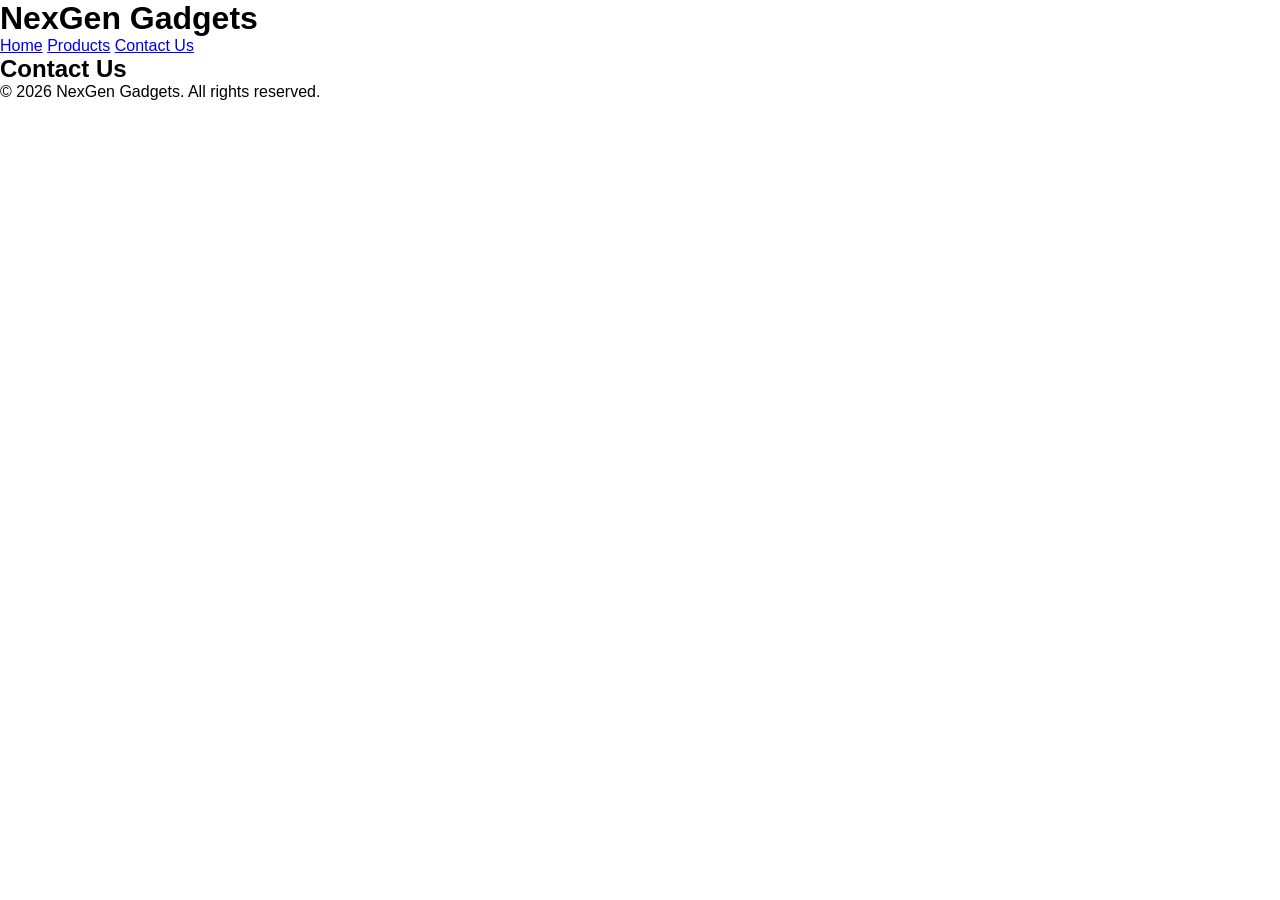
==== contact.html @ 125429f7 "Initial commit: basic HTML skeleton for 3 pages" ====
<!DOCTYPE html>
<html lang="en">
<head>
    <meta charset="UTF-8">
    <meta name="viewport" content="width=device-width, initial-scale=1.0">
    <title>NexGen Gadgets - Contact Us</title>
    <link rel="stylesheet" href="style.css">
</head>
<body>
<!-- Md. Asiquzzaman, ID: 2220772 -->

    <header>
        <h1>NexGen Gadgets</h1>
    </header>

    <nav>
        <a href="index.html">Home</a>
        <a href="products.html">Products</a>
        <a href="contact.html">Contact Us</a>
    </nav>

    <main>
        <h2>Contact Us</h2>
    </main>

    <footer>
        <p>&copy; 2026 NexGen Gadgets. All rights reserved.</p>
    </footer>

</body>
</html>
---- style.css ----
/* NexGen Gadgets - Main Stylesheet */

* {
    margin: 0;
    padding: 0;
    box-sizing: border-box;
}

body {
    font-family: Arial, sans-serif;
}
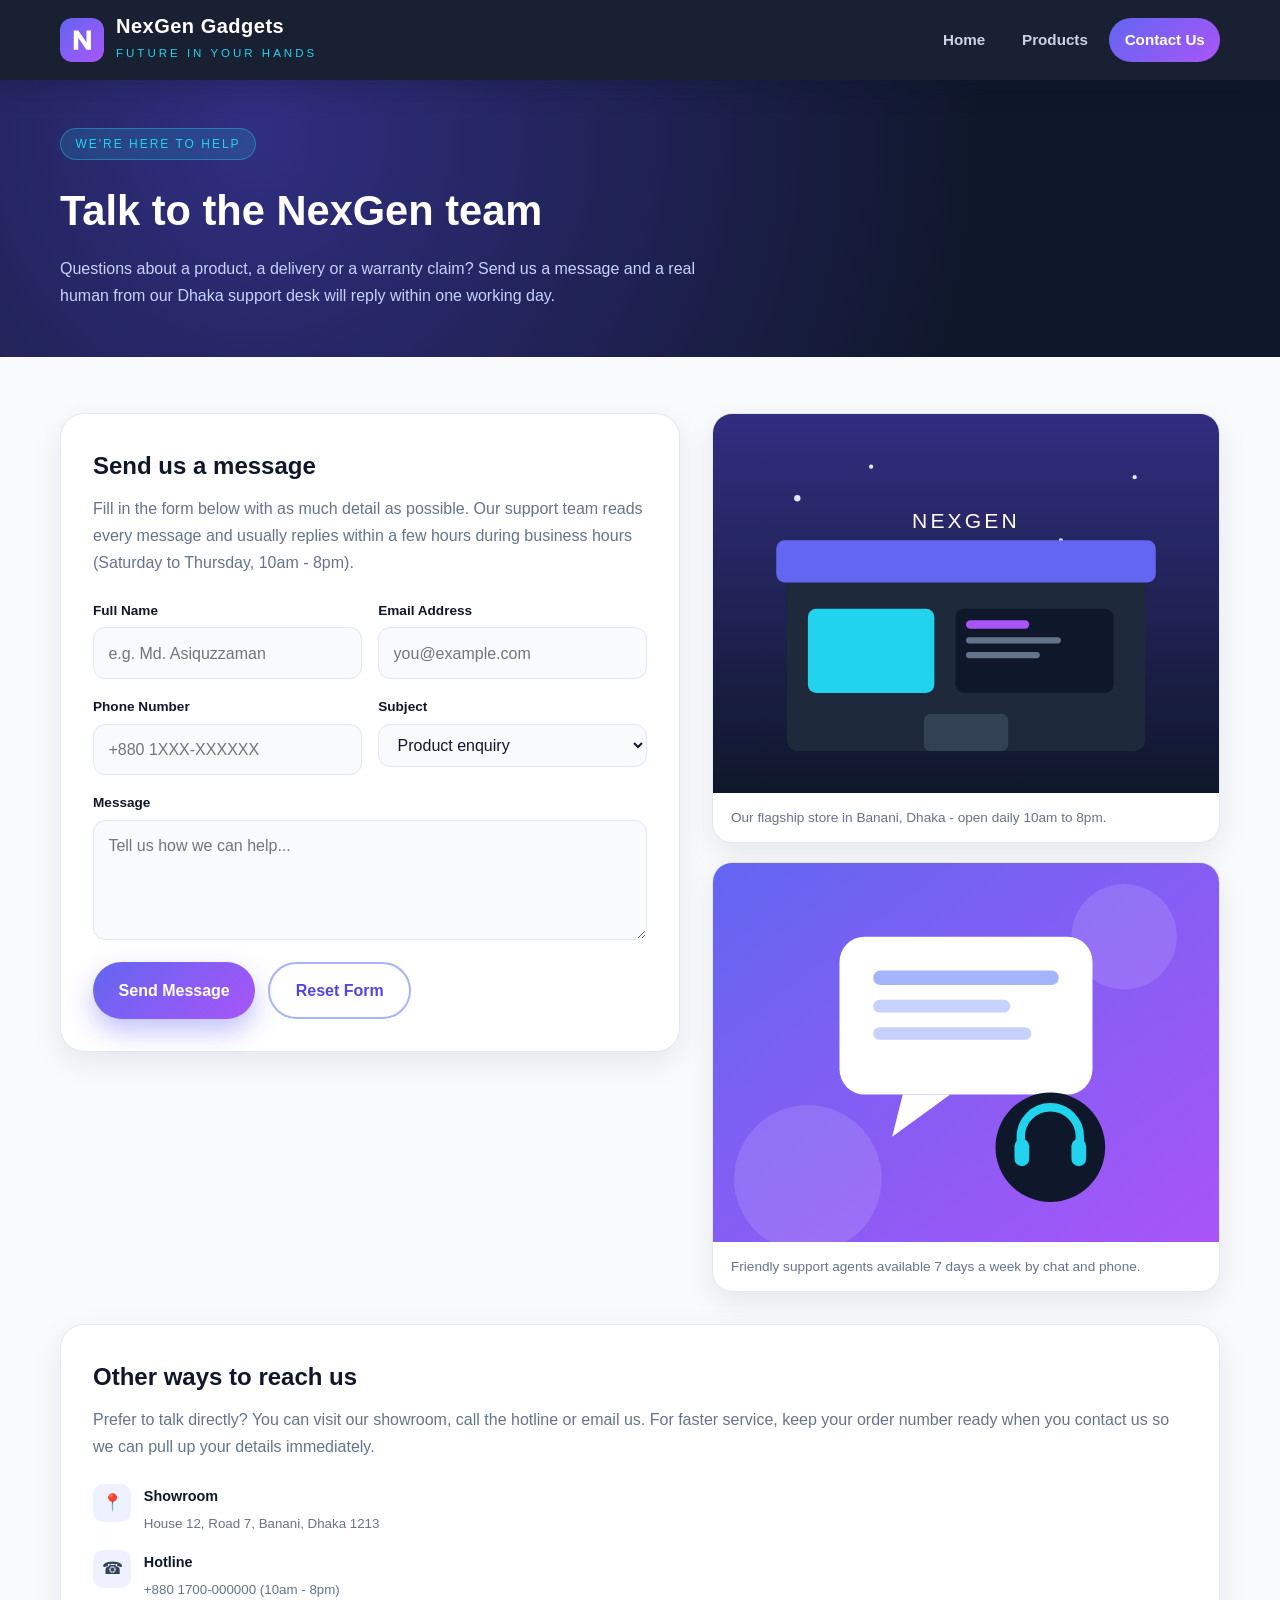
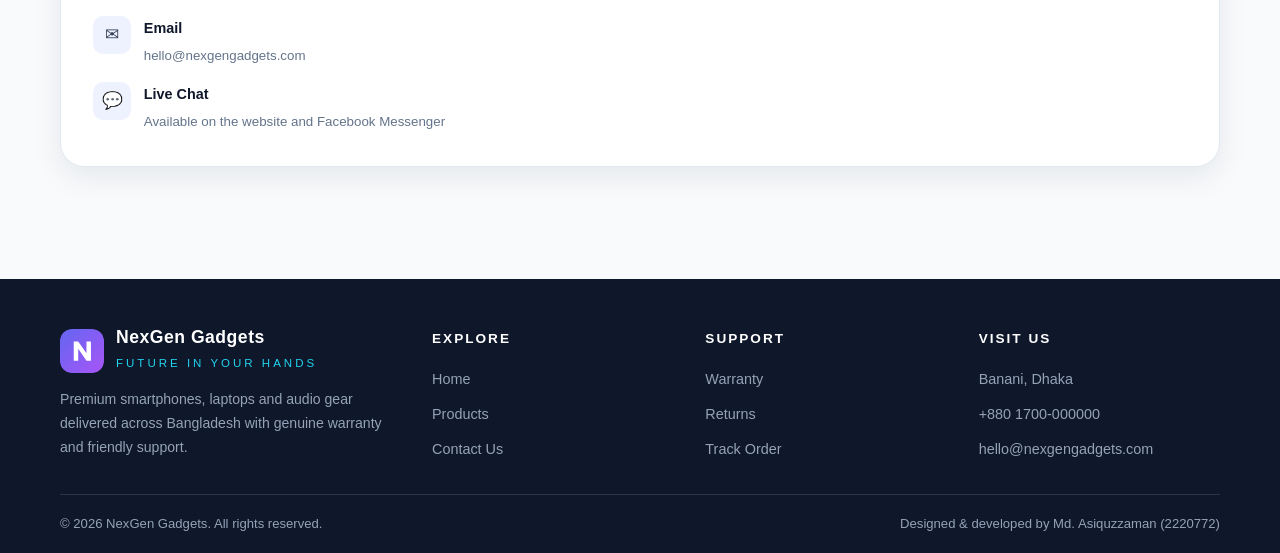
==== commit 57a7bc2f: "Build contact page with validated message form and two support images" ====
--- a/contact.html
+++ b/contact.html
@@ -3,29 +3,183 @@
 <head>
     <meta charset="UTF-8">
     <meta name="viewport" content="width=device-width, initial-scale=1.0">
+    <meta name="description" content="Contact NexGen Gadgets for product advice, warranty support, order tracking and partnership enquiries.">
     <title>NexGen Gadgets - Contact Us</title>
     <link rel="stylesheet" href="style.css">
 </head>
 <body>
 <!-- Md. Asiquzzaman, ID: 2220772 -->
 
-    <header>
-        <h1>NexGen Gadgets</h1>
+    <header class="site-header">
+        <div class="container header-inner">
+            <a class="brand" href="index.html">
+                <img src="images/logo.svg" alt="NexGen Gadgets logo">
+                <div class="brand-text">
+                    <h1>NexGen Gadgets</h1>
+                    <span>Future In Your Hands</span>
+                </div>
+            </a>
+            <nav class="navbar" aria-label="Main navigation">
+                <ul>
+                    <li><a href="index.html">Home</a></li>
+                    <li><a href="products.html">Products</a></li>
+                    <li><a class="active" href="contact.html">Contact Us</a></li>
+                </ul>
+            </nav>
+        </div>
     </header>
 
-    <nav>
-        <a href="index.html">Home</a>
-        <a href="products.html">Products</a>
-        <a href="contact.html">Contact Us</a>
-    </nav>
+    <main>
+        <section class="page-banner">
+            <div class="container">
+                <span class="pill">We're Here To Help</span>
+                <h2>Talk to the NexGen team</h2>
+                <p>
+                    Questions about a product, a delivery or a warranty claim? Send us a message
+                    and a real human from our Dhaka support desk will reply within one working day.
+                </p>
+            </div>
+        </section>
 
-    <main>
-        <h2>Contact Us</h2>
+        <section class="container section">
+            <div class="contact-layout">
+                <div class="contact-card">
+                    <h2>Send us a message</h2>
+                    <p>
+                        Fill in the form below with as much detail as possible. Our support team
+                        reads every message and usually replies within a few hours during business
+                        hours (Saturday to Thursday, 10am - 8pm).
+                    </p>
+                    <form class="form-grid" novalidate>
+                        <div class="field">
+                            <label for="name">Full Name</label>
+                            <input type="text" id="name" name="name" placeholder="e.g. Md. Asiquzzaman" required>
+                        </div>
+                        <div class="field">
+                            <label for="email">Email Address</label>
+                            <input type="email" id="email" name="email" placeholder="you@example.com" required>
+                        </div>
+                        <div class="field">
+                            <label for="phone">Phone Number</label>
+                            <input type="tel" id="phone" name="phone" placeholder="+880 1XXX-XXXXXX">
+                        </div>
+                        <div class="field">
+                            <label for="subject">Subject</label>
+                            <select id="subject" name="subject">
+                                <option value="product">Product enquiry</option>
+                                <option value="order">Order &amp; delivery</option>
+                                <option value="warranty">Warranty claim</option>
+                                <option value="partnership">Business partnership</option>
+                            </select>
+                        </div>
+                        <div class="field full">
+                            <label for="message">Message</label>
+                            <textarea id="message" name="message" placeholder="Tell us how we can help..." required></textarea>
+                        </div>
+                        <div class="form-actions">
+                            <button type="button" class="btn btn-primary" onclick="sendMessage()">Send Message</button>
+                            <button type="button" class="btn btn-outline" onclick="resetForm()">Reset Form</button>
+                        </div>
+                    </form>
+                </div>
+
+                <div class="contact-media">
+                    <figure>
+                        <img src="images/contact-store.svg" alt="NexGen Gadgets flagship storefront at night">
+                        <figcaption>Our flagship store in Banani, Dhaka - open daily 10am to 8pm.</figcaption>
+                    </figure>
+                    <figure>
+                        <img src="images/contact-support.svg" alt="NexGen customer support agent ready to chat">
+                        <figcaption>Friendly support agents available 7 days a week by chat and phone.</figcaption>
+                    </figure>
+                </div>
+            </div>
+
+            <div class="contact-card" style="margin-top: 2rem;">
+                <h2>Other ways to reach us</h2>
+                <p>
+                    Prefer to talk directly? You can visit our showroom, call the hotline or email
+                    us. For faster service, keep your order number ready when you contact us so we
+                    can pull up your details immediately.
+                </p>
+                <ul class="info-list">
+                    <li>
+                        <span class="ico" aria-hidden="true">&#128205;</span>
+                        <div>
+                            <strong>Showroom</strong>
+                            <small>House 12, Road 7, Banani, Dhaka 1213</small>
+                        </div>
+                    </li>
+                    <li>
+                        <span class="ico" aria-hidden="true">&#9742;</span>
+                        <div>
+                            <strong>Hotline</strong>
+                            <small>+880 1700-000000 (10am - 8pm)</small>
+                        </div>
+                    </li>
+                    <li>
+                        <span class="ico" aria-hidden="true">&#9993;</span>
+                        <div>
+                            <strong>Email</strong>
+                            <small>hello@nexgengadgets.com</small>
+                        </div>
+                    </li>
+                    <li>
+                        <span class="ico" aria-hidden="true">&#128172;</span>
+                        <div>
+                            <strong>Live Chat</strong>
+                            <small>Available on the website and Facebook Messenger</small>
+                        </div>
+                    </li>
+                </ul>
+            </div>
+        </section>
     </main>
 
-    <footer>
-        <p>&copy; 2026 NexGen Gadgets. All rights reserved.</p>
+    <footer class="site-footer">
+        <div class="container footer-inner">
+            <div class="footer-brand">
+                <a class="brand" href="index.html">
+                    <img src="images/logo.svg" alt="NexGen Gadgets logo">
+                    <div class="brand-text">
+                        <h1>NexGen Gadgets</h1>
+                        <span>Future In Your Hands</span>
+                    </div>
+                </a>
+                <p>Premium smartphones, laptops and audio gear delivered across Bangladesh with genuine warranty and friendly support.</p>
+            </div>
+            <div class="footer-col">
+                <h4>Explore</h4>
+                <ul>
+                    <li><a href="index.html">Home</a></li>
+                    <li><a href="products.html">Products</a></li>
+                    <li><a href="contact.html">Contact Us</a></li>
+                </ul>
+            </div>
+            <div class="footer-col">
+                <h4>Support</h4>
+                <ul>
+                    <li><a href="contact.html">Warranty</a></li>
+                    <li><a href="contact.html">Returns</a></li>
+                    <li><a href="contact.html">Track Order</a></li>
+                </ul>
+            </div>
+            <div class="footer-col">
+                <h4>Visit Us</h4>
+                <ul>
+                    <li><a href="contact.html">Banani, Dhaka</a></li>
+                    <li><a href="contact.html">+880 1700-000000</a></li>
+                    <li><a href="contact.html">hello@nexgengadgets.com</a></li>
+                </ul>
+            </div>
+        </div>
+        <div class="container footer-bottom">
+            <span>&copy; 2026 NexGen Gadgets. All rights reserved.</span>
+            <span>Designed &amp; developed by Md. Asiquzzaman (2220772)</span>
+        </div>
     </footer>
 
+    <div id="toast" class="toast" role="status" aria-live="polite"></div>
+    <script src="script.js"></script>
 </body>
 </html>
--- a/style.css
+++ b/style.css
@@ -1,4 +1,26 @@
-/* NexGen Gadgets - Main Stylesheet */
+/* ===========================================================
+   NexGen Gadgets - Main Stylesheet
+   Author: Md. Asiquzzaman (ID: 2220772)
+   =========================================================== */
+
+:root {
+    --brand: #6366f1;
+    --brand-dark: #4f46e5;
+    --brand-light: #a5b4fc;
+    --accent: #22d3ee;
+    --violet: #a855f7;
+    --ink: #0f172a;
+    --ink-soft: #334155;
+    --muted: #64748b;
+    --bg: #f8fafc;
+    --surface: #ffffff;
+    --line: #e2e8f0;
+    --success: #10b981;
+    --radius: 16px;
+    --shadow: 0 10px 30px rgba(15, 23, 42, 0.08);
+    --shadow-lg: 0 24px 60px rgba(15, 23, 42, 0.16);
+    --max: 1160px;
+}
 
 * {
     margin: 0;
@@ -6,6 +28,848 @@
     box-sizing: border-box;
 }
 
+html {
+    scroll-behavior: smooth;
+}
+
 body {
-    font-family: Arial, sans-serif;
-}
+    font-family: "Segoe UI", Arial, Helvetica, sans-serif;
+    color: var(--ink-soft);
+    background: var(--bg);
+    line-height: 1.7;
+    min-height: 100vh;
+    display: flex;
+    flex-direction: column;
+}
+
+img {
+    max-width: 100%;
+    display: block;
+}
+
+a {
+    color: inherit;
+    text-decoration: none;
+}
+
+main {
+    flex: 1;
+}
+
+.container {
+    width: min(100% - 2.5rem, var(--max));
+    margin-inline: auto;
+}
+
+/* ---------- Header ---------- */
+.site-header {
+    background: rgba(15, 23, 42, 0.96);
+    color: #ffffff;
+    position: sticky;
+    top: 0;
+    z-index: 50;
+    backdrop-filter: blur(8px);
+    box-shadow: 0 6px 24px rgba(15, 23, 42, 0.25);
+}
+
+.header-inner {
+    display: flex;
+    align-items: center;
+    justify-content: space-between;
+    gap: 1rem;
+    padding: 0.9rem 0;
+    flex-wrap: wrap;
+}
+
+.brand {
+    display: flex;
+    align-items: center;
+    gap: 0.75rem;
+}
+
+.brand img {
+    width: 44px;
+    height: 44px;
+    border-radius: 12px;
+}
+
+.brand-text h1 {
+    font-size: 1.25rem;
+    letter-spacing: 0.5px;
+    line-height: 1.2;
+    color: #ffffff;
+}
+
+.brand-text span {
+    font-size: 0.72rem;
+    letter-spacing: 3px;
+    text-transform: uppercase;
+    color: var(--accent);
+}
+
+/* ---------- Navigation bar (with hover effect) ---------- */
+.navbar ul {
+    list-style: none;
+    display: flex;
+    align-items: center;
+    gap: 0.4rem;
+}
+
+.navbar a {
+    position: relative;
+    display: inline-block;
+    padding: 0.55rem 0.95rem;
+    border-radius: 999px;
+    font-weight: 600;
+    font-size: 0.95rem;
+    color: #cbd5e1;
+    transition: color 0.25s ease, background-color 0.25s ease;
+}
+
+.navbar a::after {
+    content: "";
+    position: absolute;
+    left: 0.95rem;
+    right: 0.95rem;
+    bottom: 0.3rem;
+    height: 2px;
+    background: linear-gradient(90deg, var(--accent), var(--violet));
+    transform: scaleX(0);
+    transform-origin: left;
+    transition: transform 0.28s ease;
+}
+
+.navbar a:hover,
+.navbar a:focus-visible {
+    color: #ffffff;
+    background: rgba(99, 102, 241, 0.22);
+}
+
+.navbar a:hover::after,
+.navbar a:focus-visible::after {
+    transform: scaleX(1);
+}
+
+.navbar a.active {
+    color: #ffffff;
+    background: linear-gradient(135deg, var(--brand), var(--violet));
+}
+
+.navbar a.active::after {
+    display: none;
+}
+
+/* ---------- Buttons ---------- */
+.btn {
+    display: inline-flex;
+    align-items: center;
+    justify-content: center;
+    gap: 0.5rem;
+    border: none;
+    cursor: pointer;
+    font: inherit;
+    font-weight: 700;
+    padding: 0.8rem 1.6rem;
+    border-radius: 999px;
+    transition: transform 0.2s ease, box-shadow 0.25s ease, background 0.25s ease;
+}
+
+.btn:hover {
+    transform: translateY(-2px);
+}
+
+.btn:active {
+    transform: translateY(0);
+}
+
+.btn-primary {
+    background: linear-gradient(135deg, var(--brand), var(--violet));
+    color: #ffffff;
+    box-shadow: 0 12px 26px rgba(99, 102, 241, 0.4);
+}
+
+.btn-primary:hover {
+    box-shadow: 0 18px 34px rgba(168, 85, 247, 0.45);
+}
+
+.btn-outline {
+    background: transparent;
+    color: var(--brand-dark);
+    border: 2px solid var(--brand-light);
+}
+
+.btn-outline:hover {
+    background: var(--brand);
+    color: #ffffff;
+    border-color: var(--brand);
+}
+
+.btn-add {
+    width: 100%;
+    background: var(--ink);
+    color: #ffffff;
+    padding: 0.7rem 1rem;
+    border-radius: 12px;
+}
+
+.btn-add:hover {
+    background: linear-gradient(135deg, var(--brand), var(--violet));
+}
+
+/* ---------- Hero (display: flex) ---------- */
+.hero {
+    display: flex;
+    align-items: center;
+    justify-content: space-between;
+    gap: 3rem;
+    padding: 4.5rem 0 3.5rem;
+    flex-wrap: wrap;
+}
+
+.hero-text {
+    flex: 1 1 420px;
+}
+
+.hero-text .eyebrow {
+    display: inline-block;
+    font-size: 0.78rem;
+    font-weight: 700;
+    letter-spacing: 3px;
+    text-transform: uppercase;
+    color: var(--brand-dark);
+    background: #eef2ff;
+    padding: 0.35rem 0.9rem;
+    border-radius: 999px;
+    margin-bottom: 1rem;
+}
+
+.hero-text h2 {
+    font-size: clamp(2rem, 4vw, 3.1rem);
+    color: var(--ink);
+    line-height: 1.15;
+    margin-bottom: 1rem;
+}
+
+.hero-text h2 span {
+    background: linear-gradient(135deg, var(--brand), var(--violet));
+    -webkit-background-clip: text;
+    background-clip: text;
+    color: transparent;
+}
+
+.hero-text p {
+    margin-bottom: 1rem;
+    color: var(--muted);
+    font-size: 1.02rem;
+}
+
+.hero-actions {
+    display: flex;
+    flex-wrap: wrap;
+    gap: 0.9rem;
+    margin-top: 1.6rem;
+}
+
+.hero-media {
+    flex: 1 1 360px;
+    position: relative;
+}
+
+.hero-media img {
+    width: 100%;
+    border-radius: 24px;
+    box-shadow: var(--shadow-lg);
+}
+
+.hero-badge {
+    position: absolute;
+    bottom: -18px;
+    left: -18px;
+    background: var(--surface);
+    border-radius: 16px;
+    padding: 0.8rem 1.1rem;
+    box-shadow: var(--shadow);
+    display: flex;
+    align-items: center;
+    gap: 0.6rem;
+}
+
+.hero-badge strong {
+    color: var(--ink);
+    font-size: 1.1rem;
+}
+
+.hero-badge small {
+    display: block;
+    color: var(--muted);
+    font-size: 0.72rem;
+}
+
+.dot {
+    width: 10px;
+    height: 10px;
+    border-radius: 50%;
+    background: var(--success);
+    box-shadow: 0 0 0 4px rgba(16, 185, 129, 0.2);
+}
+
+/* ---------- Sections ---------- */
+.section {
+    padding: 3.5rem 0;
+}
+
+.section-head {
+    max-width: 680px;
+    margin: 0 auto 2.5rem;
+    text-align: center;
+}
+
+.section-head h2 {
+    font-size: clamp(1.6rem, 3vw, 2.2rem);
+    color: var(--ink);
+    margin-bottom: 0.6rem;
+}
+
+.section-head p {
+    color: var(--muted);
+}
+
+/* ---------- Feature cards (display: flex) ---------- */
+.feature-row {
+    display: flex;
+    gap: 1.5rem;
+    flex-wrap: wrap;
+}
+
+.feature-card {
+    flex: 1 1 280px;
+    background: var(--surface);
+    border: 1px solid var(--line);
+    border-radius: var(--radius);
+    padding: 1.8rem;
+    box-shadow: var(--shadow);
+    transition: transform 0.25s ease, box-shadow 0.25s ease;
+}
+
+.feature-card:hover {
+    transform: translateY(-6px);
+    box-shadow: var(--shadow-lg);
+}
+
+.feature-icon {
+    width: 54px;
+    height: 54px;
+    display: grid;
+    place-items: center;
+    border-radius: 14px;
+    background: linear-gradient(135deg, #eef2ff, #f5f3ff);
+    font-size: 1.5rem;
+    margin-bottom: 1rem;
+}
+
+.feature-card h3 {
+    color: var(--ink);
+    margin-bottom: 0.5rem;
+}
+
+.feature-card p {
+    color: var(--muted);
+    font-size: 0.95rem;
+}
+
+/* ---------- Story block (image + text) ---------- */
+.story {
+    display: flex;
+    align-items: center;
+    gap: 2.5rem;
+    flex-wrap: wrap;
+    background: var(--surface);
+    border: 1px solid var(--line);
+    border-radius: 24px;
+    padding: 2rem;
+    box-shadow: var(--shadow);
+}
+
+.story-media {
+    flex: 1 1 320px;
+}
+
+.story-media img {
+    border-radius: 18px;
+}
+
+.story-body {
+    flex: 1 1 380px;
+}
+
+.story-body h2 {
+    color: var(--ink);
+    margin-bottom: 0.8rem;
+}
+
+.story-body p {
+    color: var(--muted);
+    margin-bottom: 0.9rem;
+}
+
+.story-list {
+    list-style: none;
+    margin-top: 1rem;
+}
+
+.story-list li {
+    padding-left: 1.7rem;
+    position: relative;
+    margin-bottom: 0.5rem;
+    color: var(--ink-soft);
+}
+
+.story-list li::before {
+    content: "\2714";
+    position: absolute;
+    left: 0;
+    color: var(--success);
+    font-weight: 700;
+}
+
+/* ---------- Stats strip ---------- */
+.stats {
+    display: flex;
+    flex-wrap: wrap;
+    gap: 1rem;
+    margin-top: 2.5rem;
+}
+
+.stat {
+    flex: 1 1 160px;
+    text-align: center;
+    background: linear-gradient(135deg, #eef2ff, #f5f3ff);
+    border-radius: var(--radius);
+    padding: 1.4rem 1rem;
+}
+
+.stat strong {
+    display: block;
+    font-size: 1.7rem;
+    color: var(--brand-dark);
+}
+
+.stat span {
+    font-size: 0.85rem;
+    color: var(--muted);
+}
+
+/* ---------- Page banner ---------- */
+.page-banner {
+    background: radial-gradient(circle at 20% 20%, #312e81, #0f172a 70%);
+    color: #ffffff;
+    padding: 3rem 0;
+}
+
+.page-banner h2 {
+    font-size: clamp(1.8rem, 4vw, 2.6rem);
+    margin-bottom: 0.5rem;
+}
+
+.page-banner p {
+    color: #c7d2fe;
+    max-width: 640px;
+}
+
+.page-banner .pill {
+    display: inline-block;
+    background: rgba(34, 211, 238, 0.16);
+    color: var(--accent);
+    border: 1px solid rgba(34, 211, 238, 0.4);
+    border-radius: 999px;
+    padding: 0.3rem 0.9rem;
+    font-size: 0.75rem;
+    letter-spacing: 2px;
+    text-transform: uppercase;
+    margin-bottom: 1rem;
+}
+
+/* ---------- Products (display: grid) ---------- */
+.product-toolbar {
+    display: flex;
+    align-items: center;
+    justify-content: space-between;
+    gap: 1rem;
+    flex-wrap: wrap;
+    margin-bottom: 1.8rem;
+}
+
+.cart-pill {
+    display: inline-flex;
+    align-items: center;
+    gap: 0.5rem;
+    background: var(--surface);
+    border: 1px solid var(--line);
+    border-radius: 999px;
+    padding: 0.55rem 1.1rem;
+    font-weight: 700;
+    color: var(--ink);
+    box-shadow: var(--shadow);
+}
+
+.cart-pill span {
+    background: linear-gradient(135deg, var(--brand), var(--violet));
+    color: #ffffff;
+    border-radius: 999px;
+    min-width: 26px;
+    height: 26px;
+    display: inline-grid;
+    place-items: center;
+    font-size: 0.8rem;
+    padding: 0 0.35rem;
+}
+
+.product-grid {
+    display: grid;
+    grid-template-columns: repeat(auto-fill, minmax(250px, 1fr));
+    gap: 1.6rem;
+}
+
+.product-card {
+    background: var(--surface);
+    border: 1px solid var(--line);
+    border-radius: var(--radius);
+    overflow: hidden;
+    box-shadow: var(--shadow);
+    display: flex;
+    flex-direction: column;
+    transition: transform 0.25s ease, box-shadow 0.25s ease;
+}
+
+.product-card:hover {
+    transform: translateY(-6px);
+    box-shadow: var(--shadow-lg);
+}
+
+.product-card .thumb {
+    background: #eef2ff;
+    padding: 0.6rem;
+}
+
+.product-card .thumb img {
+    width: 100%;
+    border-radius: 12px;
+}
+
+.product-body {
+    padding: 1.2rem 1.25rem 1.4rem;
+    display: flex;
+    flex-direction: column;
+    gap: 0.5rem;
+    flex: 1;
+}
+
+.product-body .tag {
+    align-self: flex-start;
+    font-size: 0.68rem;
+    font-weight: 700;
+    letter-spacing: 1.5px;
+    text-transform: uppercase;
+    color: var(--brand-dark);
+    background: #eef2ff;
+    border-radius: 999px;
+    padding: 0.2rem 0.7rem;
+}
+
+.product-body h3 {
+    color: var(--ink);
+    font-size: 1.1rem;
+}
+
+.product-body p {
+    color: var(--muted);
+    font-size: 0.9rem;
+    flex: 1;
+}
+
+.price-row {
+    display: flex;
+    align-items: center;
+    justify-content: space-between;
+    margin-top: 0.3rem;
+}
+
+.price {
+    font-size: 1.2rem;
+    font-weight: 800;
+    color: var(--ink);
+}
+
+.rating {
+    color: #f59e0b;
+    font-size: 0.85rem;
+}
+
+/* ---------- Contact ---------- */
+.contact-layout {
+    display: grid;
+    grid-template-columns: 1.1fr 0.9fr;
+    gap: 2rem;
+    align-items: start;
+}
+
+.contact-card {
+    background: var(--surface);
+    border: 1px solid var(--line);
+    border-radius: 24px;
+    padding: 2rem;
+    box-shadow: var(--shadow);
+}
+
+.contact-card h2 {
+    color: var(--ink);
+    margin-bottom: 0.5rem;
+}
+
+.contact-card > p {
+    color: var(--muted);
+    margin-bottom: 1.4rem;
+}
+
+.form-grid {
+    display: grid;
+    grid-template-columns: repeat(2, minmax(0, 1fr));
+    gap: 1rem;
+}
+
+.field {
+    display: flex;
+    flex-direction: column;
+    gap: 0.35rem;
+}
+
+.field.full {
+    grid-column: 1 / -1;
+}
+
+.field label {
+    font-size: 0.85rem;
+    font-weight: 700;
+    color: var(--ink);
+}
+
+.field input,
+.field textarea,
+.field select {
+    font: inherit;
+    color: var(--ink);
+    background: #f8fafc;
+    border: 1px solid var(--line);
+    border-radius: 12px;
+    padding: 0.7rem 0.9rem;
+    outline: none;
+    transition: border-color 0.2s ease, box-shadow 0.2s ease;
+}
+
+.field input:focus,
+.field textarea:focus,
+.field select:focus {
+    border-color: var(--brand);
+    box-shadow: 0 0 0 4px rgba(99, 102, 241, 0.15);
+}
+
+.field textarea {
+    resize: vertical;
+    min-height: 120px;
+}
+
+.form-actions {
+    grid-column: 1 / -1;
+    display: flex;
+    flex-wrap: wrap;
+    gap: 0.8rem;
+    margin-top: 0.4rem;
+}
+
+.contact-media {
+    display: grid;
+    gap: 1.2rem;
+}
+
+.contact-media figure {
+    background: var(--surface);
+    border: 1px solid var(--line);
+    border-radius: 20px;
+    overflow: hidden;
+    box-shadow: var(--shadow);
+}
+
+.contact-media img {
+    width: 100%;
+}
+
+.contact-media figcaption {
+    padding: 0.8rem 1.1rem;
+    font-size: 0.85rem;
+    color: var(--muted);
+}
+
+.info-list {
+    list-style: none;
+    display: grid;
+    gap: 0.9rem;
+    margin-top: 1.5rem;
+}
+
+.info-list li {
+    display: flex;
+    gap: 0.8rem;
+    align-items: flex-start;
+    color: var(--ink-soft);
+}
+
+.info-list .ico {
+    width: 38px;
+    height: 38px;
+    flex: none;
+    display: grid;
+    place-items: center;
+    border-radius: 10px;
+    background: #eef2ff;
+    font-size: 1.05rem;
+}
+
+.info-list strong {
+    display: block;
+    color: var(--ink);
+    font-size: 0.9rem;
+}
+
+.info-list small {
+    color: var(--muted);
+}
+
+/* ---------- Footer ---------- */
+.site-footer {
+    background: var(--ink);
+    color: #cbd5e1;
+    margin-top: 3.5rem;
+}
+
+.footer-inner {
+    display: flex;
+    flex-wrap: wrap;
+    gap: 2rem;
+    justify-content: space-between;
+    padding: 3rem 0 2rem;
+}
+
+.footer-brand {
+    flex: 1 1 260px;
+    max-width: 340px;
+}
+
+.footer-brand .brand-text h1 {
+    font-size: 1.1rem;
+}
+
+.footer-brand p {
+    font-size: 0.88rem;
+    color: #94a3b8;
+    margin-top: 0.8rem;
+}
+
+.footer-col {
+    flex: 1 1 150px;
+}
+
+.footer-col h4 {
+    color: #ffffff;
+    font-size: 0.85rem;
+    letter-spacing: 2px;
+    text-transform: uppercase;
+    margin-bottom: 0.9rem;
+}
+
+.footer-col ul {
+    list-style: none;
+    display: grid;
+    gap: 0.5rem;
+}
+
+.footer-col a {
+    font-size: 0.9rem;
+    color: #94a3b8;
+    transition: color 0.2s ease, padding-left 0.2s ease;
+}
+
+.footer-col a:hover {
+    color: var(--accent);
+    padding-left: 4px;
+}
+
+.footer-bottom {
+    border-top: 1px solid rgba(148, 163, 184, 0.2);
+    padding: 1.1rem 0;
+    font-size: 0.82rem;
+    color: #94a3b8;
+    display: flex;
+    flex-wrap: wrap;
+    gap: 0.6rem;
+    justify-content: space-between;
+}
+
+/* ---------- Toast ---------- */
+.toast {
+    position: fixed;
+    left: 50%;
+    bottom: 30px;
+    transform: translate(-50%, 120%);
+    background: var(--ink);
+    color: #ffffff;
+    padding: 0.85rem 1.4rem;
+    border-radius: 999px;
+    box-shadow: var(--shadow-lg);
+    font-weight: 600;
+    font-size: 0.92rem;
+    opacity: 0;
+    transition: transform 0.35s ease, opacity 0.35s ease;
+    z-index: 100;
+    pointer-events: none;
+}
+
+.toast.show {
+    transform: translate(-50%, 0);
+    opacity: 1;
+}
+
+/* ---------- Responsive ---------- */
+@media (max-width: 900px) {
+    .contact-layout {
+        grid-template-columns: 1fr;
+    }
+}
+
+@media (max-width: 720px) {
+    .header-inner {
+        justify-content: center;
+        text-align: center;
+    }
+
+    .navbar ul {
+        flex-wrap: wrap;
+        justify-content: center;
+    }
+
+    .hero {
+        padding-top: 3rem;
+    }
+
+    .hero-badge {
+        left: 12px;
+        bottom: -14px;
+    }
+
+    .form-grid {
+        grid-template-columns: 1fr;
+    }
+
+    .story {
+        padding: 1.4rem;
+    }
+}
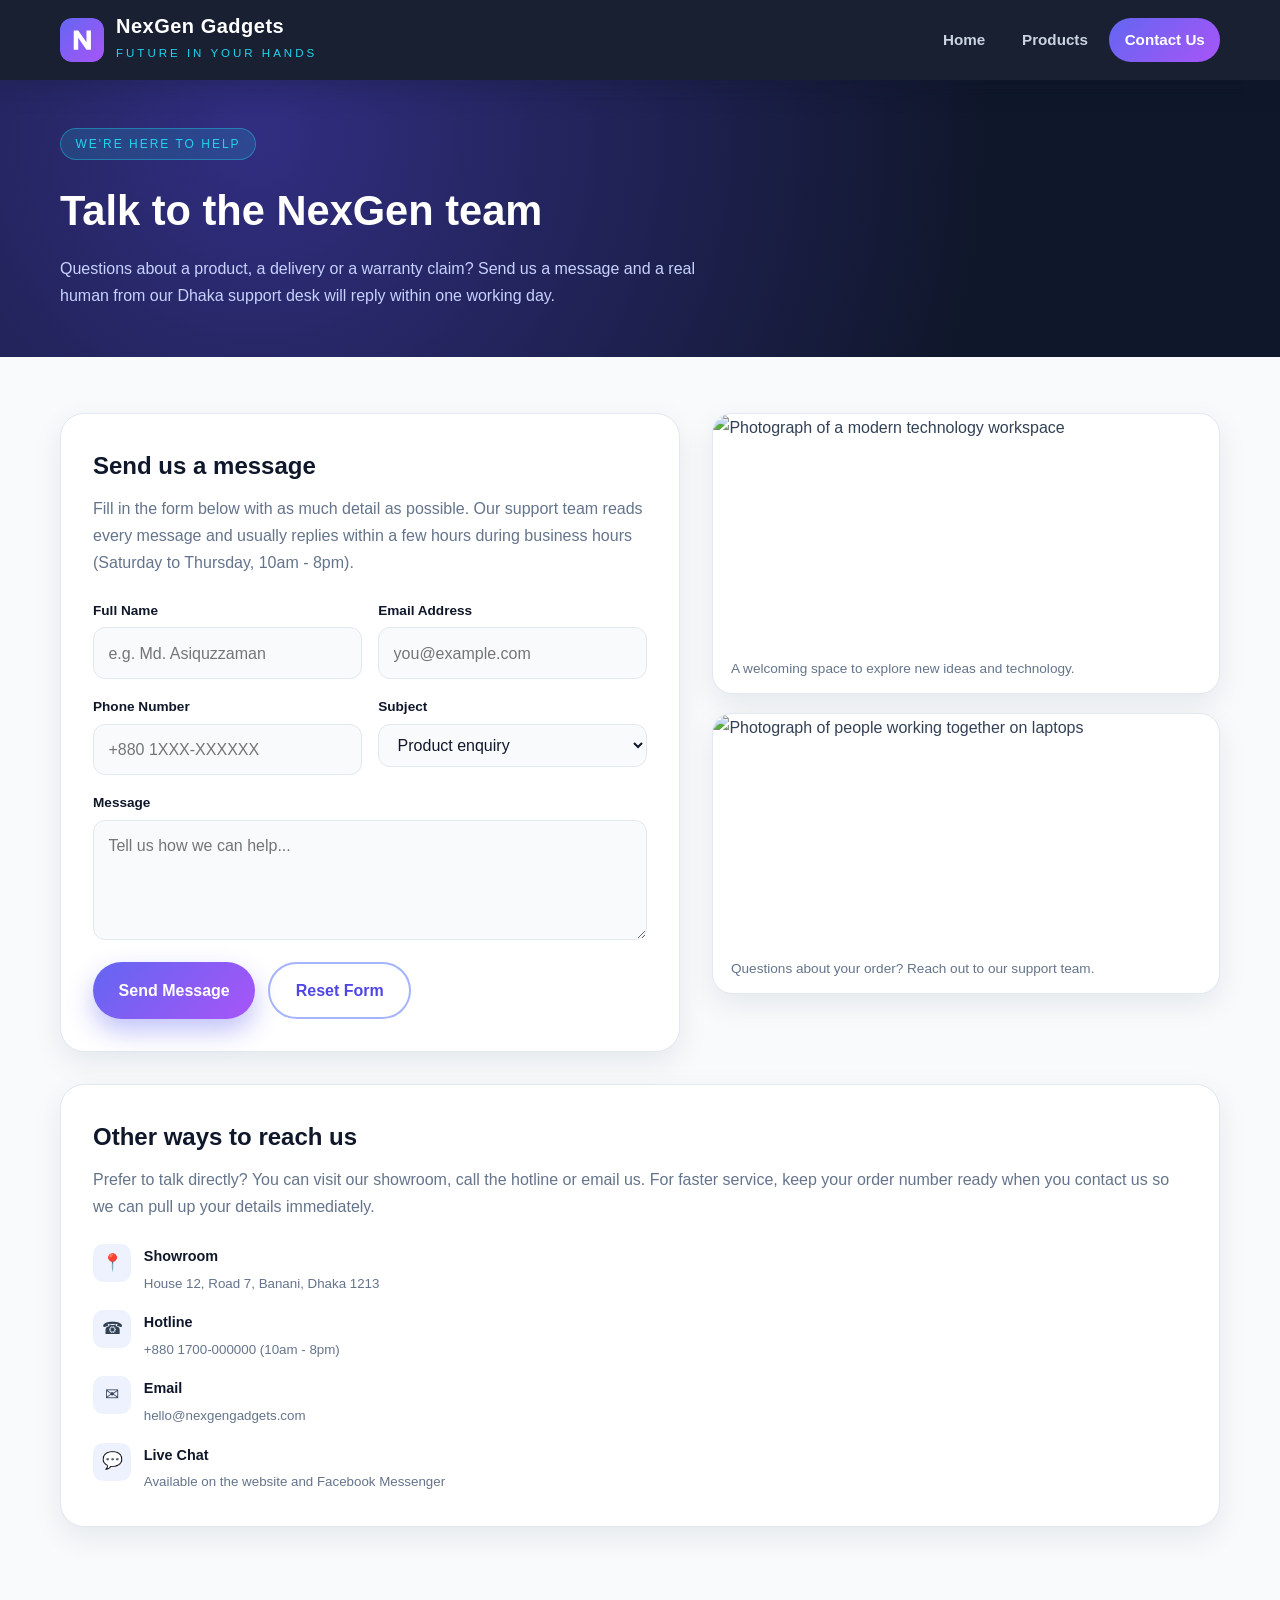
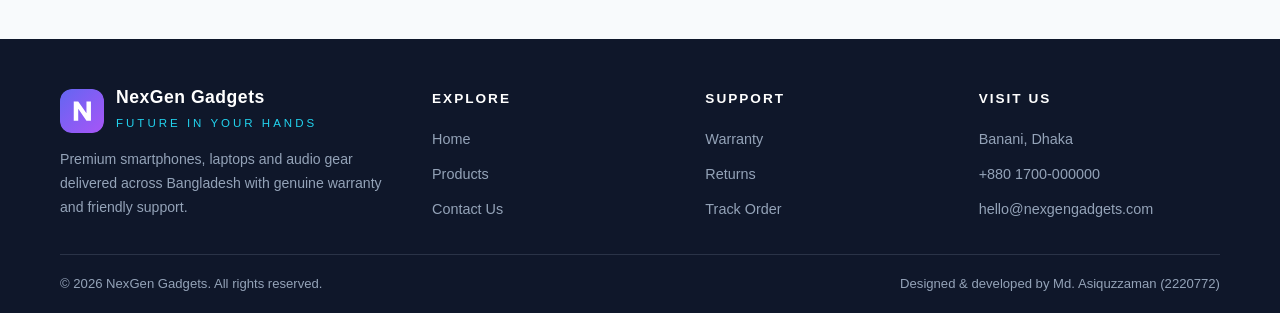
==== commit 7345be45: "Use real photography across home and contact pages" ====
--- a/contact.html
+++ b/contact.html
@@ -50,7 +50,8 @@
                         reads every message and usually replies within a few hours during business
                         hours (Saturday to Thursday, 10am - 8pm).
                     </p>
-                    <form class="form-grid" novalidate>
+                    <form class="form-grid" name="contact" method="POST" data-netlify="true" novalidate>
+                        <input type="hidden" name="form-name" value="contact">
                         <div class="field">
                             <label for="name">Full Name</label>
                             <input type="text" id="name" name="name" placeholder="e.g. Md. Asiquzzaman" required>
@@ -85,12 +86,12 @@
 
                 <div class="contact-media">
                     <figure>
-                        <img src="images/contact-store.svg" alt="NexGen Gadgets flagship storefront at night">
-                        <figcaption>Our flagship store in Banani, Dhaka - open daily 10am to 8pm.</figcaption>
+                        <img src="https://images.unsplash.com/photo-1497366754035-f200968a6e72?w=800&amp;q=80" alt="Photograph of a modern technology workspace" loading="lazy">
+                        <figcaption>A welcoming space to explore new ideas and technology.</figcaption>
                     </figure>
                     <figure>
-                        <img src="images/contact-support.svg" alt="NexGen customer support agent ready to chat">
-                        <figcaption>Friendly support agents available 7 days a week by chat and phone.</figcaption>
+                        <img src="https://images.unsplash.com/photo-1521737711867-e3b97375f902?w=800&amp;q=80" alt="Photograph of people working together on laptops" loading="lazy">
+                        <figcaption>Questions about your order? Reach out to our support team.</figcaption>
                     </figure>
                 </div>
             </div>
--- a/style.css
+++ b/style.css
@@ -277,6 +277,8 @@
 
 .hero-media img {
     width: 100%;
+    aspect-ratio: 4 / 3;
+    object-fit: cover;
     border-radius: 24px;
     box-shadow: var(--shadow-lg);
 }
@@ -395,6 +397,9 @@
 }
 
 .story-media img {
+    width: 100%;
+    aspect-ratio: 4 / 3;
+    object-fit: cover;
     border-radius: 18px;
 }
 
@@ -553,6 +558,8 @@
 
 .product-card .thumb img {
     width: 100%;
+    height: 210px;
+    object-fit: contain;
     border-radius: 12px;
 }
 
@@ -701,6 +708,8 @@
 
 .contact-media img {
     width: 100%;
+    height: 230px;
+    object-fit: cover;
 }
 
 .contact-media figcaption {
@@ -873,3 +882,263 @@
         padding: 1.4rem;
     }
 }
+
+/* ---------- Accessibility & motion ---------- */
+a:focus-visible,
+button:focus-visible,
+input:focus-visible,
+select:focus-visible,
+textarea:focus-visible {
+    outline: 3px solid var(--accent);
+    outline-offset: 2px;
+}
+
+@media (prefers-reduced-motion: reduce) {
+    html {
+        scroll-behavior: auto;
+    }
+
+    *,
+    *::before,
+    *::after {
+        transition: none !important;
+        animation: none !important;
+    }
+}
+
+/* ---------- Small phones ---------- */
+@media (max-width: 480px) {
+    .container {
+        width: min(100% - 1.5rem, var(--max));
+    }
+
+    .brand img {
+        width: 38px;
+        height: 38px;
+    }
+
+    .brand-text h1 {
+        font-size: 1.05rem;
+    }
+
+    .navbar a {
+        padding: 0.45rem 0.7rem;
+        font-size: 0.88rem;
+    }
+
+    .hero-text h2 {
+        font-size: 1.7rem;
+    }
+
+    .hero-actions .btn {
+        width: 100%;
+    }
+
+    .stats {
+        display: grid;
+        grid-template-columns: repeat(2, minmax(0, 1fr));
+    }
+
+    .contact-card {
+        padding: 1.3rem;
+    }
+
+    .footer-inner {
+        gap: 1.4rem;
+    }
+}
+
+/* ---------- Reviews ---------- */
+.review-card {
+    flex: 1 1 280px;
+    background: var(--surface);
+    border: 1px solid var(--line);
+    border-radius: var(--radius);
+    padding: 1.6rem;
+    box-shadow: var(--shadow);
+    display: flex;
+    flex-direction: column;
+    justify-content: space-between;
+    gap: 1.2rem;
+    transition: transform 0.25s ease, box-shadow 0.25s ease;
+}
+
+.review-card:hover {
+    transform: translateY(-6px);
+    box-shadow: var(--shadow-lg);
+}
+
+.review-text {
+    color: var(--ink-soft);
+    font-size: 0.95rem;
+    font-style: italic;
+}
+
+.review-author {
+    display: flex;
+    align-items: center;
+    gap: 0.75rem;
+}
+
+.avatar {
+    width: 42px;
+    height: 42px;
+    flex: none;
+    display: grid;
+    place-items: center;
+    border-radius: 50%;
+    background: linear-gradient(135deg, var(--brand), var(--violet));
+    color: #ffffff;
+    font-weight: 700;
+    font-size: 0.85rem;
+}
+
+.review-author strong {
+    display: block;
+    color: var(--ink);
+    font-size: 0.9rem;
+}
+
+.review-author small {
+    color: var(--muted);
+    font-size: 0.78rem;
+}
+
+/* ---------- Newsletter ---------- */
+.newsletter {
+    display: flex;
+    align-items: center;
+    justify-content: space-between;
+    gap: 2rem;
+    flex-wrap: wrap;
+    background: radial-gradient(circle at 15% 20%, #4f46e5, #0f172a 75%);
+    color: #ffffff;
+    border-radius: 24px;
+    padding: 2.4rem;
+    box-shadow: var(--shadow-lg);
+}
+
+.newsletter > div {
+    flex: 1 1 320px;
+}
+
+.newsletter h2 {
+    font-size: clamp(1.4rem, 3vw, 1.9rem);
+    margin-bottom: 0.5rem;
+}
+
+.newsletter p {
+    color: #c7d2fe;
+    font-size: 0.95rem;
+}
+
+.newsletter-form {
+    flex: 1 1 320px;
+    display: flex;
+    gap: 0.6rem;
+    flex-wrap: wrap;
+}
+
+.newsletter-form input {
+    flex: 1 1 200px;
+    font: inherit;
+    color: var(--ink);
+    border: none;
+    border-radius: 999px;
+    padding: 0.8rem 1.2rem;
+    outline: none;
+}
+
+.newsletter-form input:focus {
+    box-shadow: 0 0 0 4px rgba(34, 211, 238, 0.45);
+}
+
+.sr-only {
+    position: absolute;
+    width: 1px;
+    height: 1px;
+    padding: 0;
+    margin: -1px;
+    overflow: hidden;
+    clip: rect(0, 0, 0, 0);
+    white-space: nowrap;
+    border: 0;
+}
+
+@media (max-width: 720px) {
+    .newsletter {
+        padding: 1.6rem;
+    }
+}
+
+/* ---------- Product filters ---------- */
+.filter-row {
+    display: flex;
+    align-items: center;
+    justify-content: space-between;
+    gap: 1rem;
+    flex-wrap: wrap;
+    margin-bottom: 1.6rem;
+}
+
+.search-input {
+    flex: 1 1 260px;
+    font: inherit;
+    color: var(--ink);
+    background: var(--surface);
+    border: 1px solid var(--line);
+    border-radius: 999px;
+    padding: 0.7rem 1.2rem;
+    outline: none;
+    box-shadow: var(--shadow);
+    transition: border-color 0.2s ease, box-shadow 0.2s ease;
+}
+
+.search-input:focus {
+    border-color: var(--brand);
+    box-shadow: 0 0 0 4px rgba(99, 102, 241, 0.15);
+}
+
+.filter-buttons {
+    display: flex;
+    flex-wrap: wrap;
+    gap: 0.5rem;
+}
+
+.chip {
+    font: inherit;
+    font-weight: 600;
+    font-size: 0.85rem;
+    cursor: pointer;
+    color: var(--ink-soft);
+    background: var(--surface);
+    border: 1px solid var(--line);
+    border-radius: 999px;
+    padding: 0.5rem 1rem;
+    transition: background 0.2s ease, color 0.2s ease, transform 0.2s ease;
+}
+
+.chip:hover {
+    transform: translateY(-2px);
+    border-color: var(--brand-light);
+}
+
+.chip.active {
+    background: linear-gradient(135deg, var(--brand), var(--violet));
+    color: #ffffff;
+    border-color: transparent;
+}
+
+.no-results {
+    text-align: center;
+    color: var(--muted);
+    background: var(--surface);
+    border: 1px dashed var(--line);
+    border-radius: var(--radius);
+    padding: 2rem;
+    margin-bottom: 1.5rem;
+}
+
+.product-card[hidden] {
+    display: none;
+}
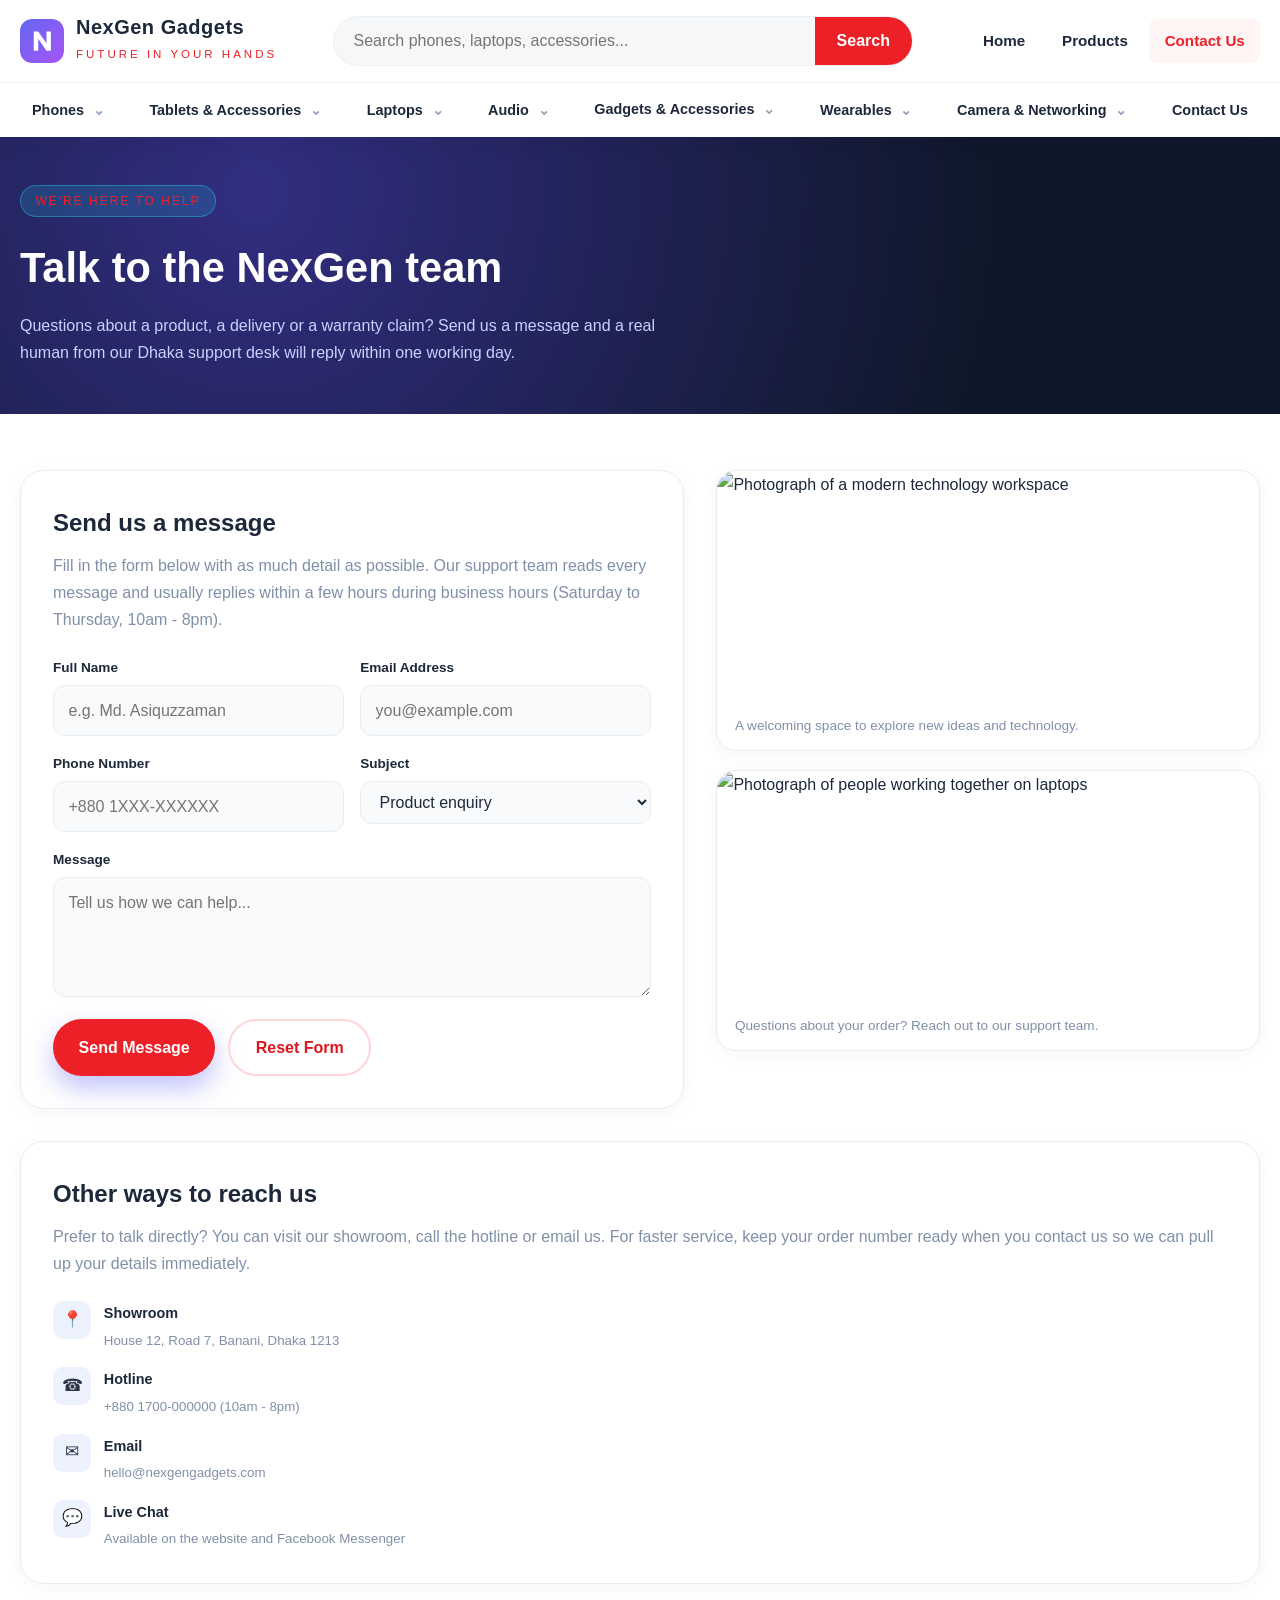
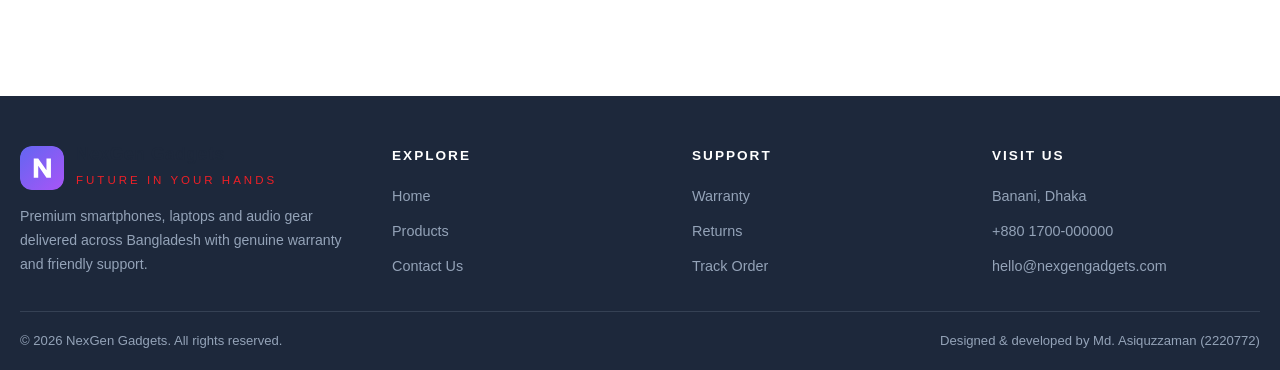
==== commit b6fe9894: "Redesign shared header with white retail navigation and category mega menu" ====
--- a/contact.html
+++ b/contact.html
@@ -6,6 +6,7 @@
     <meta name="description" content="Contact NexGen Gadgets for product advice, warranty support, order tracking and partnership enquiries.">
     <title>NexGen Gadgets - Contact Us</title>
     <link rel="stylesheet" href="style.css">
+    <link rel="stylesheet" href="retail.css">
 </head>
 <body>
 <!-- Md. Asiquzzaman, ID: 2220772 -->
--- a/retail.css
+++ b/retail.css
@@ -0,0 +1,270 @@
+/* NexGen retail refresh: clean white storefront inspired by the reference layout. */
+:root {
+    --brand: #ed2027;
+    --brand-dark: #dc171e;
+    --brand-light: #ffd5d7;
+    --accent: #ed2027;
+    --violet: #ed2027;
+    --ink: #1d283b;
+    --ink-soft: #2d3749;
+    --muted: #8090a8;
+    --bg: #ffffff;
+    --surface: #ffffff;
+    --line: #e9ecf1;
+    --shadow: 0 3px 18px rgba(28, 42, 68, 0.045);
+    --shadow-lg: 0 14px 38px rgba(28, 42, 68, 0.095);
+    --max: 1540px;
+}
+
+body {
+    background: #fff;
+    color: var(--ink);
+}
+
+.site-header {
+    background: #fff;
+    color: var(--ink);
+    box-shadow: 0 3px 20px rgba(28, 42, 68, 0.055);
+    backdrop-filter: none;
+}
+
+.header-inner {
+    min-height: 82px;
+    flex-wrap: nowrap;
+    padding: 0.75rem 0;
+}
+
+.brand {
+    flex: none;
+}
+
+.brand-text h1,
+.footer-brand .brand-text h1 {
+    color: var(--ink);
+}
+
+.brand-text span {
+    color: var(--brand);
+}
+
+.site-search {
+    flex: 1 1 450px;
+    max-width: 580px;
+    display: flex;
+    align-items: stretch;
+    background: #f6f7f9;
+    border: 1px solid #edf0f4;
+    border-radius: 999px;
+    overflow: hidden;
+    margin: 0 2rem;
+}
+
+.site-search:focus-within {
+    border-color: var(--brand);
+    box-shadow: 0 0 0 3px #ffe9e9;
+}
+
+.site-search input {
+    flex: 1;
+    min-width: 0;
+    padding: 0.65rem 1.25rem;
+    border: 0;
+    background: transparent;
+    font: inherit;
+    outline: 0;
+}
+
+.site-search button {
+    border: 0;
+    cursor: pointer;
+    padding: 0.55rem 1.35rem;
+    background: var(--brand);
+    color: #fff;
+    font: inherit;
+    font-weight: 700;
+    transition: background 0.2s ease;
+}
+
+.site-search button:hover {
+    background: #b30f15;
+}
+
+.navbar a {
+    color: var(--ink);
+    border-radius: 8px;
+}
+
+.navbar a:hover,
+.navbar a:focus-visible,
+.navbar a.active {
+    color: var(--brand);
+    background: #fff5f5;
+}
+
+.navbar a::after {
+    background: var(--brand);
+}
+
+.category-nav {
+    position: relative;
+    border-top: 1px solid #f1f2f4;
+    background: #fff;
+}
+
+.categories-inner {
+    min-height: 54px;
+    display: flex;
+    align-items: stretch;
+    justify-content: space-between;
+    gap: 0.1rem;
+}
+
+.categories-inner > a,
+.mega-toggle {
+    display: inline-flex;
+    align-items: center;
+    gap: 0.55rem;
+    white-space: nowrap;
+    padding: 0.85rem 0.75rem;
+    color: var(--ink);
+    background: transparent;
+    border: 0;
+    border-radius: 9px;
+    font: inherit;
+    font-weight: 650;
+    font-size: 0.9rem;
+    cursor: pointer;
+    transition: color 0.2s ease, background 0.2s ease;
+}
+
+.categories-inner > a:hover,
+.mega-toggle:hover,
+.mega.open .mega-toggle,
+.mega:hover .mega-toggle,
+.mega-toggle:focus-visible {
+    color: var(--brand);
+    background: #fff5f5;
+}
+
+.categories-inner span {
+    font-size: 0.9rem;
+    color: #92a4b9;
+}
+
+.mega-panel {
+    display: none;
+    position: absolute;
+    top: 100%;
+    left: 0;
+    right: 0;
+    z-index: 90;
+    background: #fff;
+    box-shadow: 0 24px 34px rgba(15, 23, 42, 0.12);
+    border-top: 1px solid var(--line);
+}
+
+.mega:hover .mega-panel,
+.mega:focus-within .mega-panel,
+.mega.open .mega-panel {
+    display: block;
+}
+
+.mega-grid {
+    display: grid;
+    grid-template-columns: repeat(6, minmax(0, 1fr));
+    gap: 2.3rem;
+    padding-top: 1.8rem;
+    padding-bottom: 1.8rem;
+}
+
+.mega-col h3 {
+    color: var(--ink);
+    font-size: 0.94rem;
+    margin-bottom: 0.35rem;
+}
+
+.mega-col a {
+    display: block;
+    padding: 0.55rem 0;
+    border-bottom: 1px solid #fde1e2;
+    color: var(--ink);
+    font-size: 0.88rem;
+    transition: color 0.2s ease, padding-left 0.2s ease;
+}
+
+.mega-col a:hover,
+.mega-col a:focus-visible {
+    color: var(--brand);
+    padding-left: 4px;
+}
+
+.mega-foot {
+    display: flex;
+    justify-content: space-between;
+    flex-wrap: wrap;
+    gap: 0.75rem;
+    border-top: 1px solid var(--line);
+    padding-top: 1rem;
+    padding-bottom: 1rem;
+    font-size: 0.83rem;
+    color: #91a0b6;
+}
+
+.mega-foot strong {
+    color: var(--ink);
+}
+
+.mega-foot a {
+    color: var(--brand);
+    font-weight: 700;
+}
+
+@media (max-width: 1100px) {
+    .categories-inner {
+        flex-wrap: wrap;
+        justify-content: center;
+    }
+
+    .mega-grid {
+        grid-template-columns: repeat(3, minmax(0, 1fr));
+    }
+}
+
+@media (max-width: 720px) {
+    .header-inner {
+        min-height: 0;
+        flex-wrap: wrap;
+        justify-content: space-between;
+        text-align: left;
+    }
+
+    .site-search {
+        flex-basis: 100%;
+        max-width: none;
+        margin: 0;
+        order: 3;
+    }
+
+    .navbar a {
+        padding: 0.4rem 0.5rem;
+        font-size: 0.82rem;
+    }
+
+    .categories-inner > a,
+    .mega-toggle {
+        padding: 0.55rem 0.6rem;
+        font-size: 0.79rem;
+    }
+
+    .mega-panel {
+        position: fixed;
+        top: 150px;
+        max-height: calc(100vh - 150px);
+        overflow-y: auto;
+    }
+
+    .mega-grid {
+        grid-template-columns: repeat(2, minmax(0, 1fr));
+        gap: 1rem;
+    }
+}
